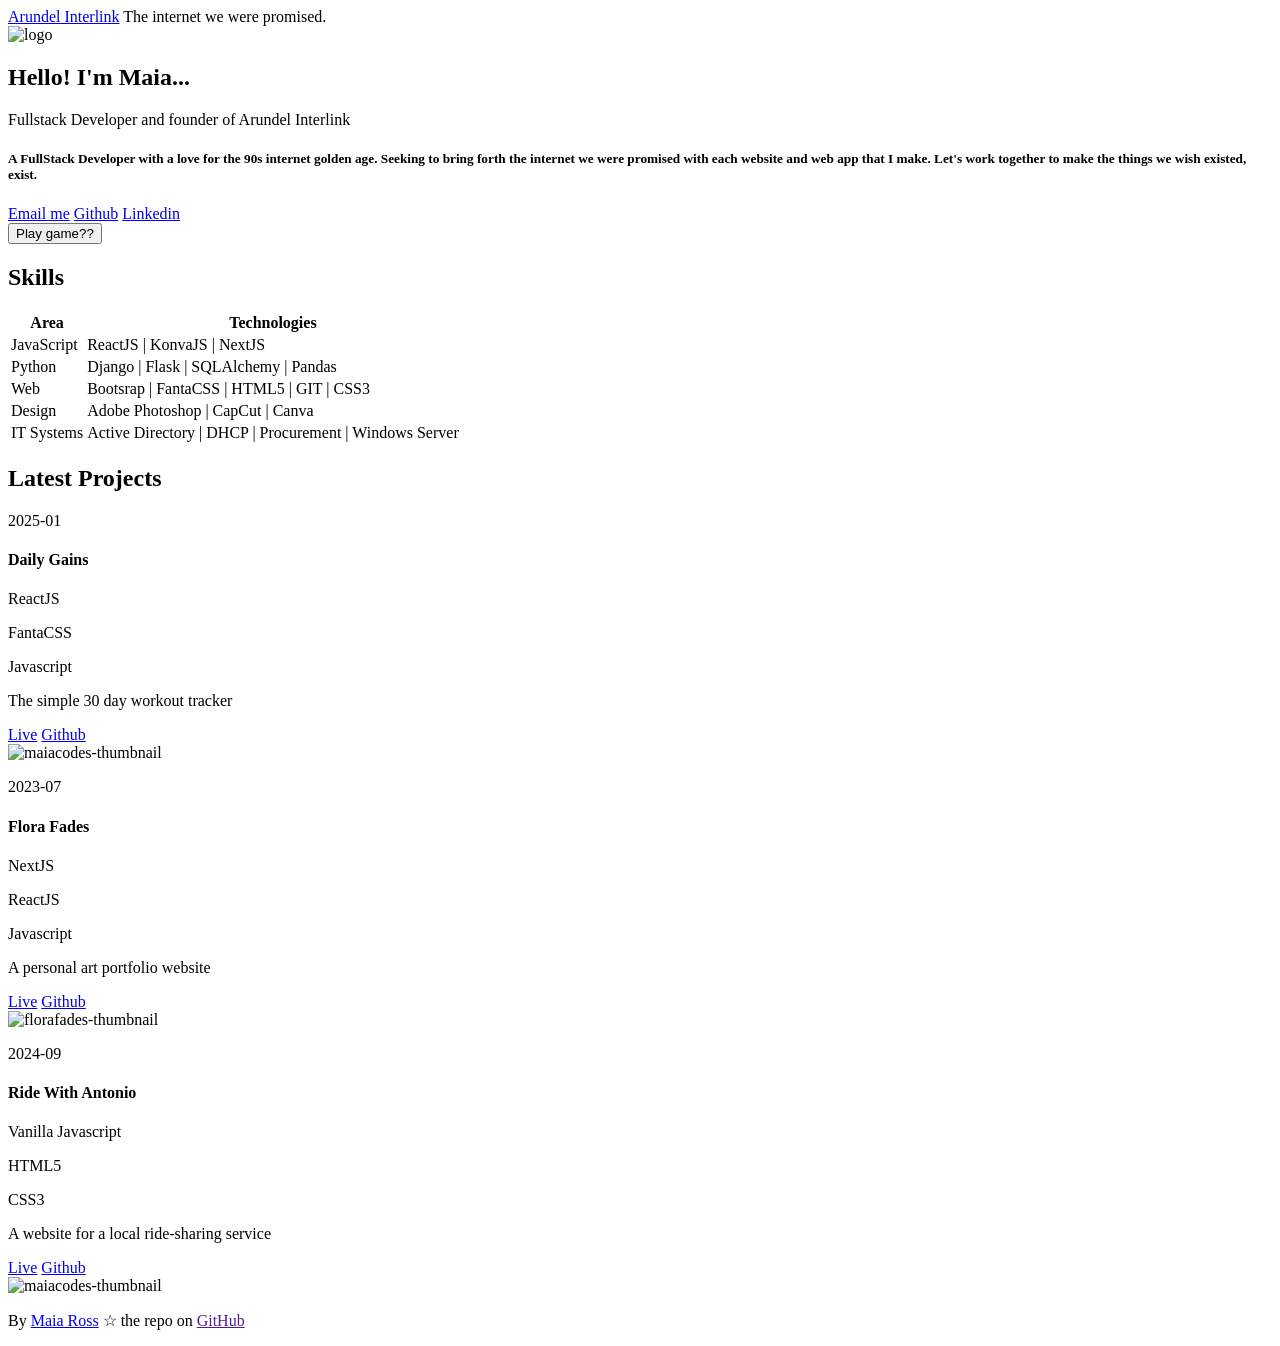
==== index.html @ d69b7efd "good good" ====
<!DOCTYPE html>
<html lang="en">

<head>
    <meta charset="UTF-8">
    <meta name="viewport" content="width=device-width, initial-scale=1.0">
    <title>Arundel Interlink</title>
    <link rel="stylesheet" href="styles.css" />
    <link rel="stylesheet" href="fanta.css" />
    <link rel="stylesheet" href="https://cdnjs.cloudflare.com/ajax/libs/font-awesome/7.0.1/css/all.min.css"
        integrity="sha512-2SwdPD6INVrV/lHTZbO2nodKhrnDdJK9/kg2XD1r9uGqPo1cUbujc+IYdlYdEErWNu69gVcYgdxlmVmzTWnetw=="
        crossorigin="anonymous" referrerpolicy="no-referrer" />
</head>

<body>
    <header>
       
        <a href="index.html">Arundel Interlink</a>
        <a>The internet we were promised.</a>
        <nav>
            <a target="_blank" href="https://github.com/florafades"><i class="fa-brands fa-github"></i></a>
            <a target="_blank" href="https://www.linkedin.com/in/maia-ross-458b6822a/"><i class="fa-brands fa-linkedin"></i></a>
        </nav>
    </header>
    <main>
        <section>
            <div class="intro-header">
  <img src="public\logo.png" class="logo" alt="logo" />
  <div class="intro-text">
    <h1>Hello! I'm Maia...</h1>
    <p>Fullstack Developer and founder of Arundel Interlink</p>
  </div>
</div>
            <h5 class="intro-description">
                A FullStack Developer with a love for the 90s internet golden age. Seeking to bring forth the internet we were promised 
                with each website and web app that I make. Let's work together to make the things we wish existed, exist. </h5>


               
            <div class="links-container">
                <i class="fa-solid link-arrow fa-arrow-right"></i>
                <a target="_blank" href="mailto:masarwer@outlook.com"> Email me</a>
                <a target="_blank" href="https://github.com/florafades">Github</a>
                <a target="_blank" href="https://www.linkedin.com/in/maia-ross-458b6822a/">Linkedin</a>
            </div>
            <div id="play-game">
                <button onclick="playGame()">
                    Play game??
                </button>
            </div>
            <!-- class is global attrib. can be applied to any element -->
            <div style="display: none;" class="color-div">
                <h4>Pick a color</h4>
                <p style="display: none;">Nice!</p>
                <!-- <input type="color"> invokes the color picker -->
                <!-- <input id="color-picker"> is set to "get" this element later in js using .getElementById() -->
                <!-- the Id attribute is specifically designed to make an element easy to "grab" -->
                <input type="color" 
                    id="color-picker" 
                    onchange="changeColor()" 
                    value="#0084ff" />
                <button onclick="resetColor()" style="display: none;">Reset</button>
            </div>
        </section>
        <section>
            <h2>
                Skills
            </h2>
            <table>
                <thead>
                    <tr>
                        <th>Area</th>
                        <th>Technologies</th>
                    </tr>
                </thead>
                <tbody>
                    <tr>
                        <td>JavaScript</td>
                        <td>ReactJS | KonvaJS | NextJS</td>
                    </tr>
                    <tr>
                        <td>Python</td>
                        <td>
                            Django | Flask | SQLAlchemy | Pandas
                        </td>
                    </tr>
                    <tr>
                        <td>Web</td>
                        <td>
                            Bootsrap | FantaCSS | HTML5 | GIT | CSS3 
                        </td>
                    </tr>
                    <tr>
                        <td>Design</td>
                        <td>
                            Adobe Photoshop | CapCut | Canva
                        </td>
                    </tr>
                    <tr>
                        <td>IT Systems</td>
                        <td>
                            Active Directory | DHCP | Procurement | Windows Server
                        </td>
                    </tr>
                </tbody>
            </table>
        </section>
        <section>
            <h2>Latest Projects</h2>
            <div class="cards-grid">


                <div class="project-card">
                    <div>
                        <p>2025-01</p>
                        <h4>Daily Gains</h4>
                        <div class="tech-list">
                            <div class="card-button-secondary">
                                <p>ReactJS</p>
                            </div>
                            <div class="card-button-secondary">
                                <p>FantaCSS</p>
                            </div>
                            <div class="card-button-secondary">
                                <p>Javascript</p>
                            </div>
                        </div>
                        <p>The simple 30 day workout tracker</p>
                        <div class="project-links">
                            <a target="_blank" href="https://daily-gains.netlify.app/">Live</a>
                            <a target="_blank" href="https://github.com/florafades/2_daily_gains">Github</a>
                        </div>
                    </div>
                    <div class="img-div">
                        <img class="big-img" src="public\daily-gains.png" alt="maiacodes-thumbnail" />
                    </div>
                </div>


                <div class="project-card">
                    <div>
                        <p>2023-07</p>
                        <h4>Flora Fades</h4>
                        <div class="tech-list">
                            <div class="card-button-secondary">
                                <p>NextJS</p>
                            </div>
                            <div class="card-button-secondary">
                                <p>ReactJS</p>
                            </div>
                            <div class="card-button-secondary">
                                <p>Javascript</p>
                            </div>
                        </div>
                        <p>A personal art portfolio website</p>
                        <div class="project-links">
                            <a target="_blank" href="https://florafades.com/">Live</a>
                            <a target="_blank" href="https://github.com/florafades/florafades.github.io">Github</a>
                        </div>
                    </div>
                    <div class="img-div">
                        <img class="big-img" src="public\flora-fades.png" alt="florafades-thumbnail" />
                    </div>
                </div>


                <div class="project-card">
                    <div>
                        <p>2024-09</p>
                        <h4>Ride With Antonio</h4>
                        <div class="tech-list">
                            <div class="card-button-secondary">
                                <p>Vanilla Javascript</p>
                            </div>
                            <div class="card-button-secondary">
                                <p>HTML5</p>
                            </div>
                            <div class="card-button-secondary">
                                <p>CSS3</p>
                            </div>
                        </div>
                        <p>A website for a local ride-sharing service</p>
                        <div class="project-links">
                            <a target="_blank" href="https://ridewithantonio.com/">Live</a>
                            <a target="_blank" href="https://github.com/florafades/taxigodsblessing.github.io">Github</a>
                        </div>
                    </div>
                    <div class="img-div">
                        <img class="big-img" src="public\ride-with-antonio.png" alt="maiacodes-thumbnail" />
                    </div>
                </div>


            </div>
        </section>
    </main>
    <footer>
        <p>By <a target="_blank" href="https://www.maiacodes.com">Maia Ross</a> ☆ the repo on <a target="_blank" href="">GitHub</a>  </p>
    </footer>
    <script>
        // color switching game interactivity

        //1. select all html elements to later manipulate
        const body = document.querySelector('body')
        //document var automatically set to the html page currently open
        const colorInput = document.getElementById('color-picker')
        //document objects and its methods are generated by the Wep API of the browser
        //eg chromium uses Blink API, Firfox uses Gecko DOM
        const colorDiv = document.querySelector('.color-div')
        const hiddenText = document.querySelector('.color-div p')
        const resetBtn = document.querySelector('.color-div button')
        const playBtn = document.getElementById('play-game')

        //2. create functions
        function playGame() {
            //enables game play , shows selector color
            colorDiv.style.display = "block"
            playBtn.style.display = "none"
        };

        function changeColor() {
            //get hex input, set to background
            const selectedColor = colorInput.value 
            body.style.background = selectedColor
            resetBtn.style.display = "block"
            hiddenText.style.display = "block"
            colorInput.style.display = "none"
        };

        function resetColor() {
            // change later to tiled bg****
            body.style.background = 'white'
            colorDiv.style.display = "block"
            playBtn.style.display = 'block'

            colorInput.style.display = "inline-block";

            hiddenText.style.display = "none"
            resetBtn.style.display = 'none'
            colorDiv.style.display = 'none'
        };

        //3. assign the functions to the buttons; 
        //adding function call to the elements themselves above
    </script>
</body>

</html>
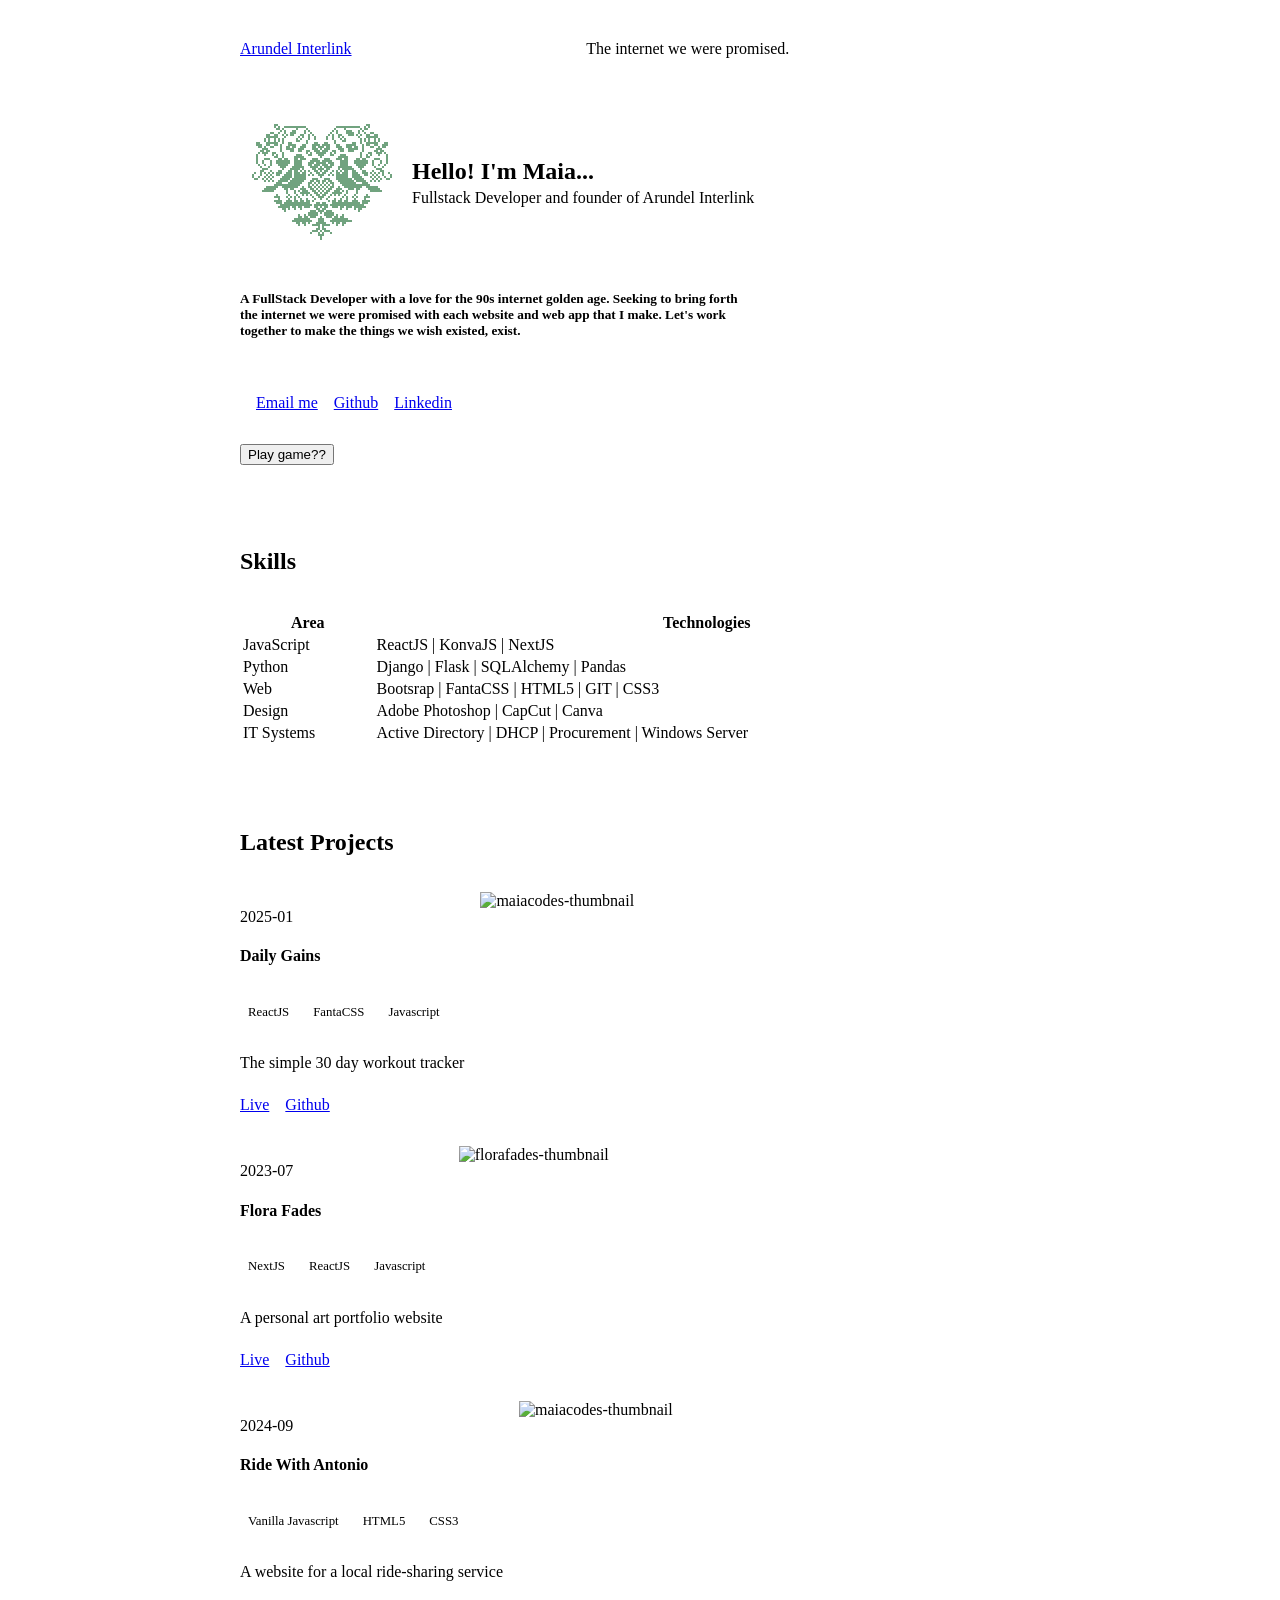
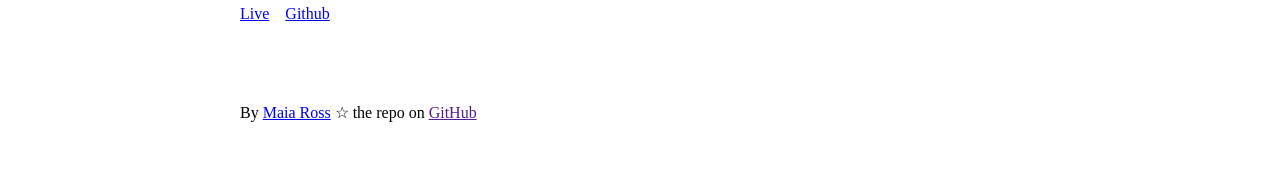
==== commit 2a3ad2c0: "pixel art added pixel art" ====
--- a/index.html
+++ b/index.html
@@ -25,7 +25,7 @@
     <main>
         <section>
             <div class="intro-header">
-  <img src="public\logo.png" class="logo" alt="logo" />
+  <img src="public\love-birds-4px.png" class="logo" alt="logo" />
   <div class="intro-text">
     <h1>Hello! I'm Maia...</h1>
     <p>Fullstack Developer and founder of Arundel Interlink</p>
--- a/styles.css
+++ b/styles.css
@@ -0,0 +1,149 @@
+/* targets the tag itself */
+body {
+    min-height: 100vh;
+    display: flex;
+    flex-direction: column;
+}
+
+header, 
+main, 
+footer {
+    max-width: 800px;
+    width: 100%;
+    margin: 0 auto;
+    padding: 2rem;
+}
+
+header{
+    display: flex;
+    align-items: center;
+    justify-content: space-between;
+    gap: 1rem;
+}
+
+nav {
+    display: flex;
+    align-items: center;
+    gap: 1rem;
+}
+
+nav i {
+    font-size: 1.3rem;
+}
+
+main,
+section {
+    display: flex;
+    flex-direction: column;
+}
+
+main {
+    gap: 4rem;
+}
+
+section {
+    gap: 1rem;
+}
+
+.intro-header {
+  display: flex;
+  flex-direction: row;
+  align-items: center;
+  gap: 12px;
+  padding-bottom: 0.7rem;
+}
+
+.intro-header .logo {
+  flex-shrink: 0;
+}
+
+.intro-text {
+  display: flex;
+  flex-direction: column;
+}
+
+.intro-text h1,
+.intro-text p {
+  margin: 0;
+}
+/* targets any tag of a particular class */
+.intro-header p {
+    padding-top: 0.25rem;
+}
+
+/* period in front o class name */
+.intro-description {
+    max-width: 500px;
+}
+
+.links-container {
+    display: flex;
+    align-items: center;
+    gap: 1rem;
+    padding: 1rem 0;
+}
+
+.link-arrow {
+    color: var(--color-link);
+    transform: rotate(-45deg);
+}
+
+.color-div {
+    display: flex;
+    flex-direction: column;
+    gap: 0.5rem;
+}
+
+/* latest projects section */
+
+.cards-grid {
+    display: flex;
+    flex-direction: column;
+    gap: 2rem;
+}
+
+.project-card {
+    display: flex;
+    flex-direction: column;
+    gap: 1rem;
+}
+
+.project-links{
+    display: flex;
+    align-items: center;
+    gap:1rem;
+    padding-top: 0.5rem;
+}
+
+.tech-list {
+    display: flex;
+    align-items: center;
+    gap: 0.5rem;
+    flex-wrap: wrap;
+    padding: 0.25rem 0;
+}
+
+.tech-list div {
+    padding: 0.1rem 0.5rem;
+    border-radius: var(--border-radius-small);
+}
+
+.tech-list p {
+    font-size: 0.8rem;
+}
+
+.logo {
+    height: auto;
+}
+
+/* media queries mobile v desktop */
+
+@media (min-width: 640px) {
+    .project-card {
+        flex-direction: row;
+    }
+
+    .project-card .img-div {
+        max-width: 30%;
+    }
+}
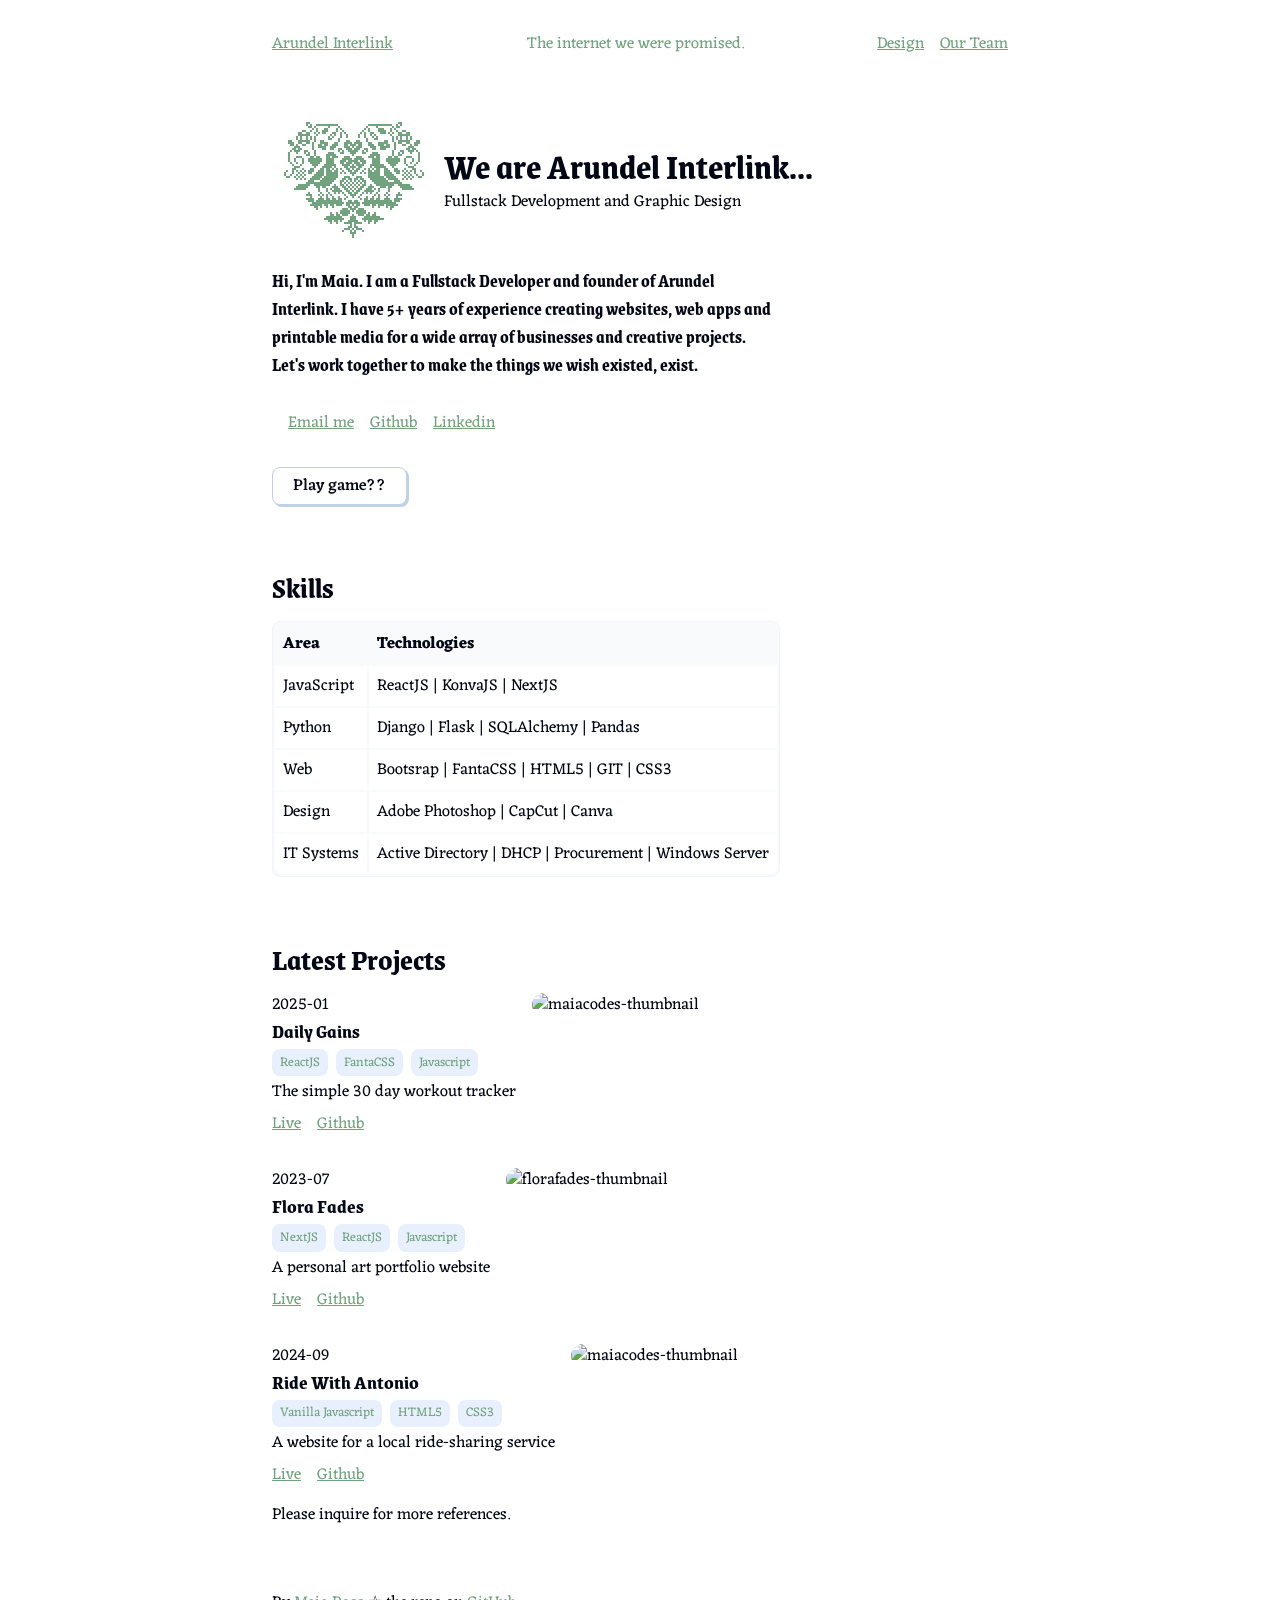
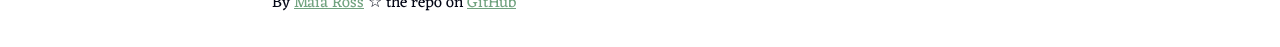
==== commit a2871ea1: "deisgn.html created design page and added 1 entry" ====
--- a/index.html
+++ b/index.html
@@ -18,8 +18,10 @@
         <a href="index.html">Arundel Interlink</a>
         <a>The internet we were promised.</a>
         <nav>
-            <a target="_blank" href="https://github.com/florafades"><i class="fa-brands fa-github"></i></a>
-            <a target="_blank" href="https://www.linkedin.com/in/maia-ross-458b6822a/"><i class="fa-brands fa-linkedin"></i></a>
+            <!-- <a target="_blank" href="https://github.com/florafades"><i class="fa-brands fa-github"></i></a>
+            <a target="_blank" href="https://www.linkedin.com/in/maia-ross-458b6822a/"><i class="fa-brands fa-linkedin"></i></a> -->
+            <a href="design.html" href="_blank">Design</a>
+            <a href="team.html" href="_blank">Our Team</a>
         </nav>
     </header>
     <main>
@@ -27,13 +29,14 @@
             <div class="intro-header">
   <img src="public\love-birds-4px.png" class="logo" alt="logo" />
   <div class="intro-text">
-    <h1>Hello! I'm Maia...</h1>
-    <p>Fullstack Developer and founder of Arundel Interlink</p>
+    <h1>We are Arundel Interlink...</h1>
+    <p>Fullstack Development and Graphic Design</p>
   </div>
 </div>
             <h5 class="intro-description">
-                A FullStack Developer with a love for the 90s internet golden age. Seeking to bring forth the internet we were promised 
-                with each website and web app that I make. Let's work together to make the things we wish existed, exist. </h5>
+                Hi, I'm Maia. I am a Fullstack Developer and founder of Arundel Interlink. I have
+            5+ years of experience creating websites, web apps and printable media for a wide array of businesses
+        and creative projects. Let's work together to make the things we wish existed, exist.</h5>
 
 
                
@@ -192,6 +195,9 @@
 
 
             </div>
+            <section>
+            <p>Please inquire for more references.</p>
+            </section>
         </section>
     </main>
     <footer>
--- a/styles.css
+++ b/styles.css
@@ -146,4 +146,27 @@
     .project-card .img-div {
         max-width: 30%;
     }
+}
+
+/* deisgns */
+
+.design-grid {
+  display: grid;
+  grid-template-columns: 1fr 1fr;
+  gap: 2rem;
+  align-items: start;
+  margin-bottom: 3rem;
+}
+
+.design-image img {
+  width: 100%;
+  height: auto;
+  display: block;
+  border-radius: 8px;
+}
+
+@media (max-width: 640px) {
+  .design-grid {
+    grid-template-columns: 1fr;
+  }
 }
--- a/fanta.css
+++ b/fanta.css
@@ -0,0 +1,724 @@
+/**
+* Fanta.css (Fantasy + CSS)
+* Version 0.1.0
+* https://github.com/jamezmca/fantacss
+*
+* Sections
+* 1. Content sectioning
+* 2. Text content
+* 3. Inline text semantics
+* 4. Image and multimedia
+* 5. Tables
+* 6. Forms
+* 7. Interactive elements
+*
+*/
+
+@import url('https://fonts.googleapis.com/css2?family=Eczar:wght@400..800&family=Grenze:ital,wght@0,100;0,200;0,300;0,400;0,500;0,600;0,700;0,800;0,900;1,100;1,200;1,300;1,400;1,500;1,600;1,700;1,800;1,900&display=swap');
+
+:root {
+    --background-primary: white;
+    --background-secondary: '';
+    --background-tertiary: #dbeafe;
+    --background-accent: '';
+    --background-compliment: '';
+    --background-gradient: '';
+    --background-muted: #f8fafc;
+
+    --color-primary: #030615;
+    --color-secondary: '';
+    --color-tertiary: '';
+    --color-accent: '';
+    --color-compliment: '';
+    --color-gradient: '';
+    --color-muted: ;
+    --color-link: #71a37f;
+    --color-link-transparent: rgba(37, 99, 235, 0.1);
+
+    --color-success: '';
+    --color-warning: '';
+    --color-error: '';
+    --color-info: '';
+    --color-highlight: #fef9c3;
+
+    --gradient-start: #9580ff;
+    --gradient-end: #80ffea;
+
+    --border-primary: #f1f5f9;
+    --border-secondary: #bed1e7;
+    --border-highlight: #64748b;
+    --border-tertiary: '';
+
+    --shadow-dark: '';
+    --shadow-light: '';
+    --shadow-text: '';
+
+    --padding-small: 1rem;
+    --padding-large: 2rem;
+
+    --border-radius-small: 0.5rem;
+    --border-radius-large: 0.75rem;
+    --highlight-border-radius: 0.5rem;
+
+    --text-selection: '';
+}
+
+/* @media (prefers-color-scheme: dark) {
+    :root {
+        --background-primary: #05070f;
+        --background-secondary: #0e101e;
+        --background-tertiary: #121424;
+        --background-accent: '';
+        --background-compliment: '';
+        --background-gradient: '';
+        --background-muted: #1a1e32;
+
+        --color-primary: white;
+        --color-secondary: '';
+        --color-tertiary: '';
+        --color-accent: '';
+        --color-compliment: '';
+        --color-gradient: '';
+        --color-muted: ;
+        --color-link: #60a5fa;
+        --color-link-transparent: rgba(37, 99, 235, 0.1);
+
+        --color-success: '';
+        --color-warning: '';
+        --color-error: '';
+        --color-info: '';
+        --color-highlight: #fef9c3;
+
+        --gradient-start: #9580ff;
+        --gradient-end: #80ffea;
+
+        --border-primary: #29325b;
+        --border-secondary: #323c71;
+        --border-highlight: #4649af;
+        --border-tertiary: '';
+
+        --shadow-dark: '';
+        --shadow-light: '';
+        --shadow-text: '';
+
+        --padding-small: 1rem;
+        --padding-large: 2rem;
+
+        --border-radius-small: 0.5rem;
+        --border-radius-large: 0.75rem;
+        --highlight-border-radius: 0.5rem;
+
+        --text-selection: '';
+    }
+} */
+
+* {
+    margin: 0;
+    padding: 0;
+    box-sizing: border-box;
+    font-family: "Eczar", serif;
+}
+
+body {
+    background-color: var(--background-primary);
+    color: var(--color-primary);
+    font-size: 0.875rem;
+    line-height: 1.6rem;
+    position: relative;
+}
+
+body::before {
+    content: '';
+    position: fixed;
+    inset: 0;
+    background-image: url('./public/bg/gryl054.jpg');
+    background-repeat: repeat;
+    opacity: 0.8;
+    z-index: 0;
+}
+
+body > * {
+    position: relative;
+    z-index: 1;
+}
+
+/* Special */
+.text-gradient {
+    -webkit-text-fill-color: transparent;
+    -webkit-background-clip: text;
+    background-image: linear-gradient(135deg, var(--gradient-start) 0, var(--gradient-end) 100%);
+    background-size: 100%;
+    -webkit-box-decoration-break: clone;
+}
+
+
+/* Typography */
+h1,
+h2,
+h3,
+h4,
+h5,
+h6,
+button {
+    font-family: "Grenze", serif;
+    width: fit-content;
+}
+
+h1 {
+    font-size: 1.875rem;
+    line-height: 2.25rem;
+}
+
+h2 {
+    font-size: 1.5rem;
+    line-height: 2rem;
+}
+
+h3 {
+    font-size: 1.25rem;
+    line-height: 1.75rem;
+}
+
+h4 {
+    font-size: 1.125rem;
+    line-height: 1.75rem;
+}
+
+h5 {
+    font-size: 1rem;
+    line-height: 1.5rem;
+}
+
+h6 {
+    font-size: 0.875rem;
+    line-height: 1.25rem;
+}
+
+p {
+    display: block;
+    width: fit-content;
+}
+
+span {
+    font-weight: inherit;
+    font-size: inherit;
+    line-height: inherit;
+}
+
+/* Content Sectioning */
+
+/* main {}
+
+header {}
+
+footer {}
+
+nav {}
+
+section {} */
+
+address {
+    font-style: normal;
+}
+
+aside {
+    float: right;
+    width: 40%;
+    padding: 0.75rem;
+    margin: 0.5rem;
+    font-style: italic;
+    color: var(--color-primary);
+    background-color: var(--background-muted);
+    border-radius: var(--border-radius-large);
+}
+
+
+/* Text Content */
+blockquote {
+    position: relative;
+    padding-left: 1.5rem;
+    margin: 0;
+}
+
+blockquote::after {
+    content: "";
+    display: block;
+    position: absolute;
+    left: 0;
+    top: 0;
+    height: 100%;
+    border-left: 7px solid var(--border-primary);
+    border-radius: 6px;
+}
+
+blockquote footer {
+    padding-top: 1rem;
+}
+
+dd {
+    padding-bottom: 11px;
+}
+
+dl {}
+
+dt {
+    font-weight: bold;
+}
+
+figure {}
+
+figcaption {
+    padding-top: 10px;
+    font-size: 0.8rem;
+}
+
+hr {}
+
+
+ul,
+ol {
+    list-style-position: inside;
+    padding-left: 1rem;
+}
+
+li {
+    line-height: 1.6em;
+}
+
+/* Inline Text Elements */
+
+a {
+    color: var(--color-link);
+}
+
+a:active,
+a:focus,
+a:hover {
+    text-decoration: none;
+}
+
+.link-button {
+    border: none;
+    color: var(--color-link);
+    box-shadow: none;
+    padding: 0;
+}
+
+.link-button:hover {
+    box-shadow: none;
+    transform: unset;
+    text-decoration: underline;
+}
+
+mark,
+samp,
+kbd,
+code,
+time {
+    border-radius: var(--highlight-border-radius, 4px);
+    box-decoration-break: clone;
+    -webkit-box-decoration-break: clone;
+}
+
+mark {
+    background-color: var(--color-highlight);
+    padding: 0 4px;
+}
+
+samp {
+    font-weight: bold;
+    padding: 0.5rem 1rem;
+    background-color: var(--background-muted);
+    color: var(--color-primary);
+}
+
+kbd,
+time {
+    padding: 0rem 0.5rem;
+    background-color: var(--background-muted);
+    color: var(--color-primary);
+}
+
+code,
+pre {
+    font-size: 0.9em;
+    padding: 0.2rem 0.5rem;
+    background: var(--background-muted);
+    border: 1px solid var(--border-primary);
+    max-width: fit-content;
+    overflow-x: auto;
+}
+
+pre>code {
+    padding: 10px;
+    border: 0;
+    display: block;
+    overflow-x: auto;
+}
+
+pre {
+    border-radius: var(--border-radius-large);
+}
+
+sup,
+sub {
+    line-height: normal;
+}
+
+/* Image and multimedia */
+audio {
+    width: 100%;
+}
+
+audio,
+img,
+video {
+    border-radius: var(--border-radius-large);
+    max-width: 100%;
+}
+
+img {
+    height: auto;
+}
+
+/* Tables */
+table {
+    width: fit-content;
+    border: 1px solid var(--border-primary);
+    background: var(--background-muted);
+    border-radius: var(--border-radius-small);
+}
+
+table tr:last-child td:first-child {
+    border-bottom-left-radius: 8px;
+}
+
+table tr:last-child td:last-child {
+    border-bottom-right-radius: 8px;
+}
+
+table tr:first-child th:first-child {
+    border-top-left-radius: 8px;
+}
+
+table tr:first-child th:last-child {
+    border-top-right-radius: 8px;
+}
+
+th {
+    background-color: var(--background-muted);
+}
+
+td {
+    background: var(--background-primary);
+}
+
+td,
+th {
+    text-align: left;
+    padding: 8px;
+}
+
+thead {
+    border-collapse: collapse;
+}
+
+tfoot {
+    border-top: 1px solid black;
+}
+
+table tr:hover td,
+tbody tr:nth-child(even):hover td {
+    background-color: var(--background-muted);
+}
+
+/* Form elements */
+input,
+button,
+select,
+optgroup,
+textarea {
+    /* margin: 0; */
+}
+
+button,
+select,
+input[type="submit"],
+input[type="button"],
+input[type="checkbox"],
+input[type="range"],
+input[type="radio"] {
+    cursor: pointer;
+}
+
+button {
+    color: var(--color-primary);
+    background-color: var(--background-primary);
+    width: fit-content;
+    font-family: inherit;
+    font-size: inherit;
+    font-weight: 500;
+    padding: 0.25rem 1.25rem;
+    border: 1.5px solid var(--border-secondary);
+    border-radius: var(--border-radius-small);
+    box-shadow: 2px 2px 0 0 var(--border-secondary);
+    transition-duration: 200ms;
+}
+
+button:hover {
+    box-shadow: 0 0 0 0 var(--border-secondary);
+    transform: translate(2px, 2px);
+}
+
+button[disabled]:hover {
+    box-shadow: 2px 2px 0 0 var(--border-secondary);
+    transform: translate(0, 0);
+}
+
+button:disabled,
+button[disabled] {
+    border: 1.5px solid var(--border-secondary);
+    cursor: initial;
+    opacity: 0.55;
+}
+
+label {
+    display: block;
+    max-width: fit-content;
+    font-weight: 500;
+}
+
+input,
+textarea,
+select {
+    font-size: 1em;
+    background-color: var(--background-muted);
+    border: 1px solid var(--border-secondary);
+    color: var(--color-primary);
+    padding: 0.5rem 0.75rem;
+    border-radius: var(--border-radius-small);
+    width: 100%;
+    /* max-width: fit-content; */
+    outline: none;
+    appearance: none;
+}
+
+input:disabled {
+    cursor: not-allowed;
+    opacity: 0.6;
+}
+
+input[type="number"].buttonless {
+    appearance: textfield;
+    -moz-appearance: textfield;
+}
+
+input[type="number"].buttonless::-webkit-inner-spin-button {
+    display: none;
+    appearance: none;
+}
+
+input[type="number"].buttonless::-webkit-outer-spin-button {
+    -webkit-appearance: none;
+    margin: 0;
+}
+
+input[type="checkbox"],
+input[type="radio"] {
+    padding: 0.5rem;
+    width: fit-content;
+    vertical-align: middle;
+    position: relative;
+    margin: 0.5rem 0.25rem 0.5rem 0.5rem;
+    /* margin-right: 0.33em;
+    margin-top: 0.31em; */
+}
+
+input[type="checkbox"] {
+    border-radius: 7px;
+    margin-left: 0;
+}
+
+input[type="radio"] {
+    border-radius: 100%;
+}
+
+input[type="checkbox"]:checked,
+input[type="radio"]:checked {
+    background: var(--border-secondary);
+}
+
+input[type="range"] {
+    vertical-align: middle;
+    padding: 0;
+}
+
+input[type="color"] {
+    appearance: none;
+    border: none;
+    outline-style: none;
+    padding: initial;
+    max-width: initial;
+    height: 2rem;
+    width: 3rem;
+}
+
+select:is([multiple]) {
+    background: none;
+    height: fit-content;
+}
+
+fieldset:focus-within,
+input:focus-within,
+textarea:focus-within,
+select:focus-within {
+    border-color: var(--border-highlight);
+}
+
+fieldset:hover,
+input:hover,
+textarea:hover,
+select:hover {
+    border-color: var(--border-highlight);
+}
+
+progress {
+    appearance: none;
+    height: 1rem;
+    margin: 0.75rem 0;
+}
+
+progress::-webkit-progress-bar {
+    background: var(--background-main);
+    border: 1px solid var(--border-primary);
+    border-radius: var(--highlight-border-radius);
+}
+
+progress::-webkit-progress-value {
+    background-color: var(--color-link);
+    border-radius: var(--border-radius-small);
+}
+
+progress::-moz-progress-bar {
+    background-color: var(--color-link);
+    border-radius: var(--border-radius-small);
+}
+
+fieldset {
+    border: 1px solid var(--border-primary);
+    border-radius: var(--border-radius-small);
+    margin: 0;
+    margin-bottom: 6px;
+    padding: 1rem;
+    max-width: fit-content;
+}
+
+/* Interactive elements */
+details {
+    border: 1px solid var(--border-primary);
+    border-radius: var(--border-radius-small);
+    padding: 0.5rem 0.75rem;
+}
+
+summary {
+    font-weight: bold;
+}
+
+details[open] summary {
+    border-bottom: 1px solid var(--border-primary);
+    margin-bottom: 0.5rem;
+}
+
+.card,
+.card-button {
+    background-color: var(--background-muted);
+    color: var(--color-primary);
+    padding: 1rem;
+    border-radius: 0.5rem;
+}
+
+.card {
+    border: 1px solid var(--color-link-transparent);
+}
+
+.card-button {
+    border: 1px solid var(--border-secondary);
+}
+
+.card-button {
+    box-shadow: none;
+}
+
+.card-button:hover {
+    transform: translate(0);
+    box-shadow: none;
+    border-color: var(--border-highlight);
+}
+
+.card-button-primary,
+.card-button-secondary {
+    border: none !important;
+    box-shadow: none !important;
+}
+
+.card-button-primary {
+    color: var(--background-primary);
+    background: var(--color-link);
+}
+
+.card-button-secondary {
+    color: var(--color-link);
+    background: var(--color-link-transparent);
+}
+
+.card-button-primary:hover,
+.card-button-secondary:hover {
+    transform: none;
+    opacity: 0.6;
+}
+
+
+@media (min-width: 640px) {
+    body {
+        font-size: 1rem;
+        line-height: 1.5rem;
+    }
+
+    h1 {
+        font-size: 2.25rem;
+        line-height: 2.5rem;
+    }
+
+    h2 {
+        font-size: 1.875rem;
+        line-height: 2.25rem;
+    }
+
+    h3 {
+        font-size: 1.5rem;
+        line-height: 2rem;
+    }
+
+    h4 {
+        font-size: 1.25rem;
+        line-height: 1.75rem;
+    }
+
+    h5 {
+        font-size: 1.125rem;
+        line-height: 1.75rem;
+    }
+
+    h6 {
+        font-size: 1rem;
+        line-height: 1.5rem;
+    }
+
+    button {
+        width: fit-content;
+    }
+
+    input {
+        max-width: 600px;
+    }
+}
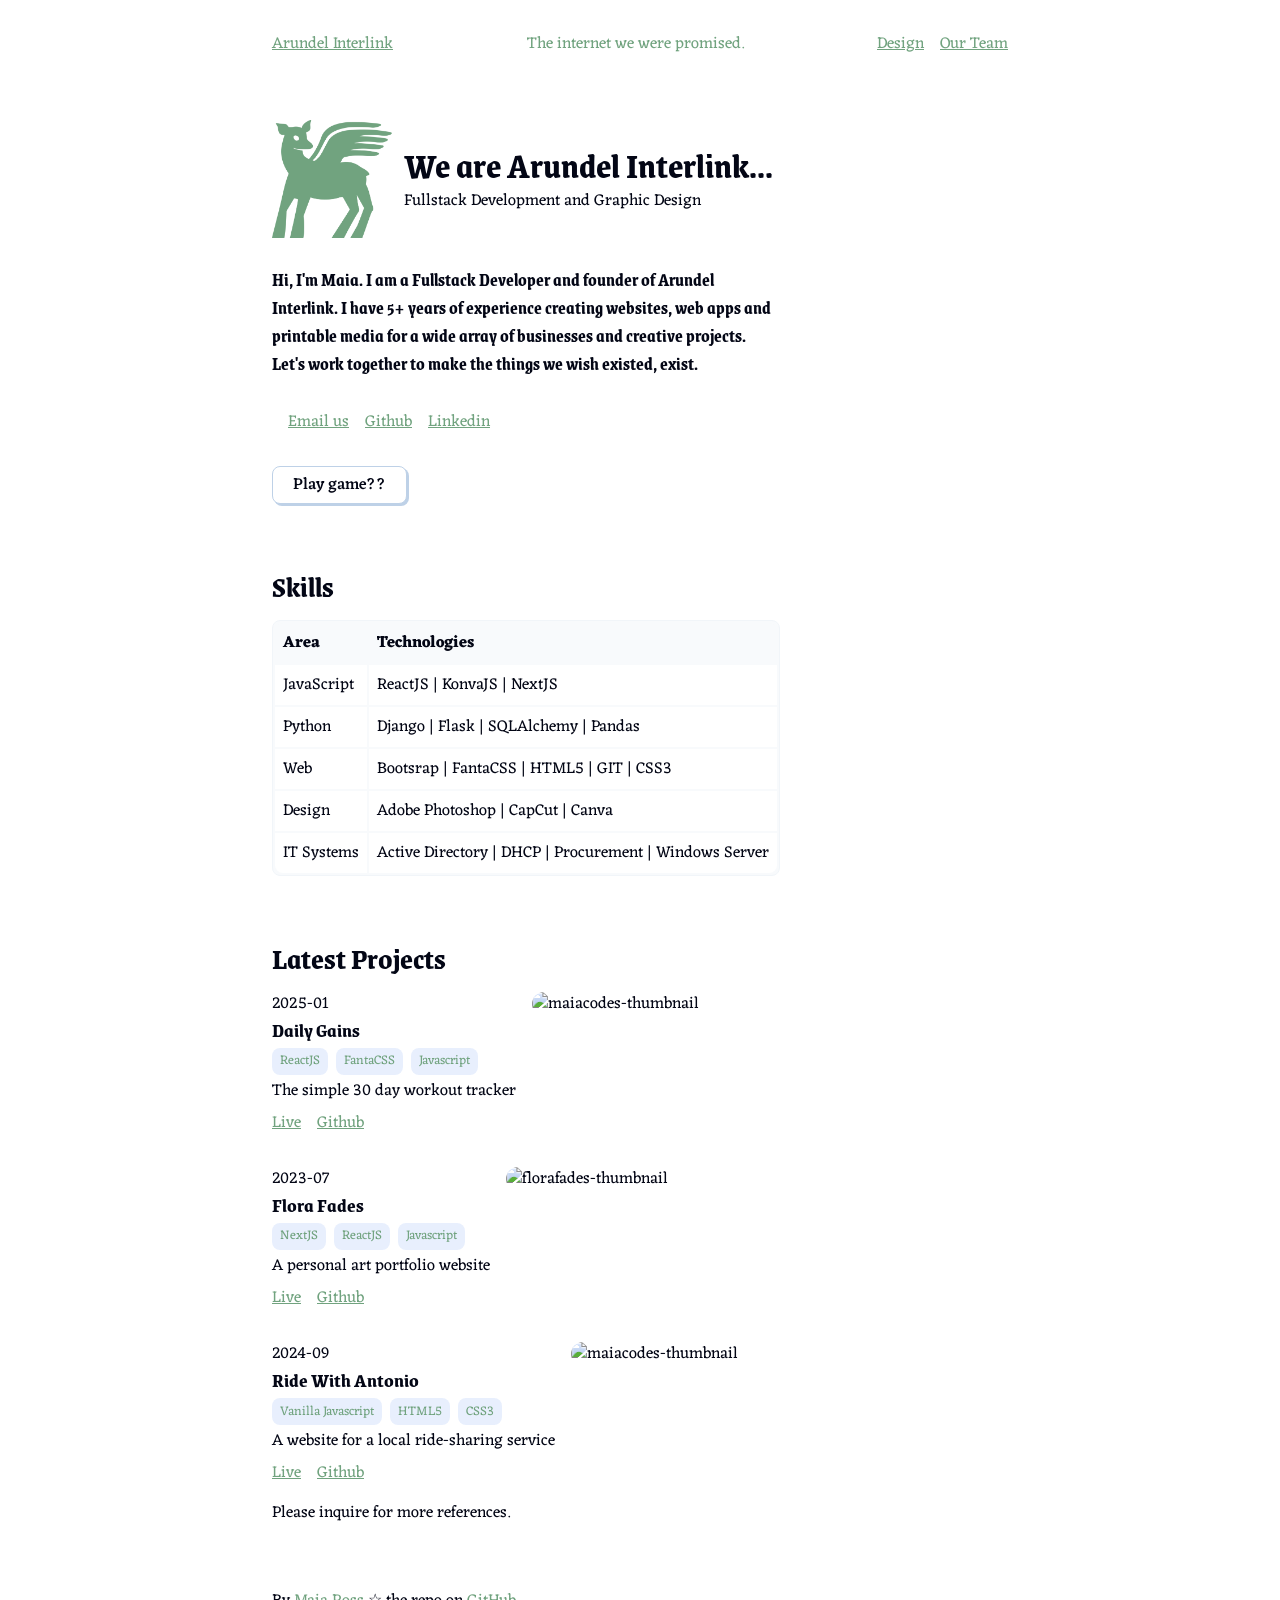
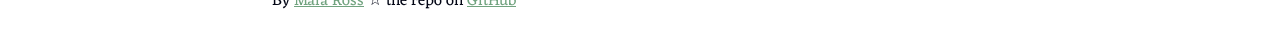
==== commit 1bccd5ed: "logo update logo update" ====
--- a/index.html
+++ b/index.html
@@ -5,6 +5,7 @@
     <meta charset="UTF-8">
     <meta name="viewport" content="width=device-width, initial-scale=1.0">
     <title>Arundel Interlink</title>
+    <link rel="icon" type="image/x-icon" href="public\angel-fawn-3.png">
     <link rel="stylesheet" href="styles.css" />
     <link rel="stylesheet" href="fanta.css" />
     <link rel="stylesheet" href="https://cdnjs.cloudflare.com/ajax/libs/font-awesome/7.0.1/css/all.min.css"
@@ -27,7 +28,7 @@
     <main>
         <section>
             <div class="intro-header">
-  <img src="public\love-birds-4px.png" class="logo" alt="logo" />
+  <img src="public\angel-fawn-3.png" class="logo-img" alt="logo" />
   <div class="intro-text">
     <h1>We are Arundel Interlink...</h1>
     <p>Fullstack Development and Graphic Design</p>
@@ -42,7 +43,7 @@
                
             <div class="links-container">
                 <i class="fa-solid link-arrow fa-arrow-right"></i>
-                <a target="_blank" href="mailto:masarwer@outlook.com"> Email me</a>
+                <a target="_blank" href="mailto:masarwer@outlook.com"> Email us</a>
                 <a target="_blank" href="https://github.com/florafades">Github</a>
                 <a target="_blank" href="https://www.linkedin.com/in/maia-ross-458b6822a/">Linkedin</a>
             </div>
@@ -201,7 +202,7 @@
         </section>
     </main>
     <footer>
-        <p>By <a target="_blank" href="https://www.maiacodes.com">Maia Ross</a> ☆ the repo on <a target="_blank" href="">GitHub</a>  </p>
+        <p>By <a target="_blank" href="https://www.linkedin.com/in/maia-ross-458b6822a">Maia Ross</a> ☆ the repo on <a target="_blank" href="https://github.com/florafades/arundelinterlink">GitHub</a>  </p>
     </footer>
     <script>
         // color switching game interactivity
--- a/styles.css
+++ b/styles.css
@@ -53,8 +53,9 @@
   padding-bottom: 0.7rem;
 }
 
-.intro-header .logo {
+.intro-header .logo-img {
   flex-shrink: 0;
+  
 }
 
 .intro-text {
@@ -132,8 +133,10 @@
     font-size: 0.8rem;
 }
 
-.logo {
+.logo-img {
     height: auto;
+    width: 120px;
+    border-radius: 0;
 }
 
 /* media queries mobile v desktop */
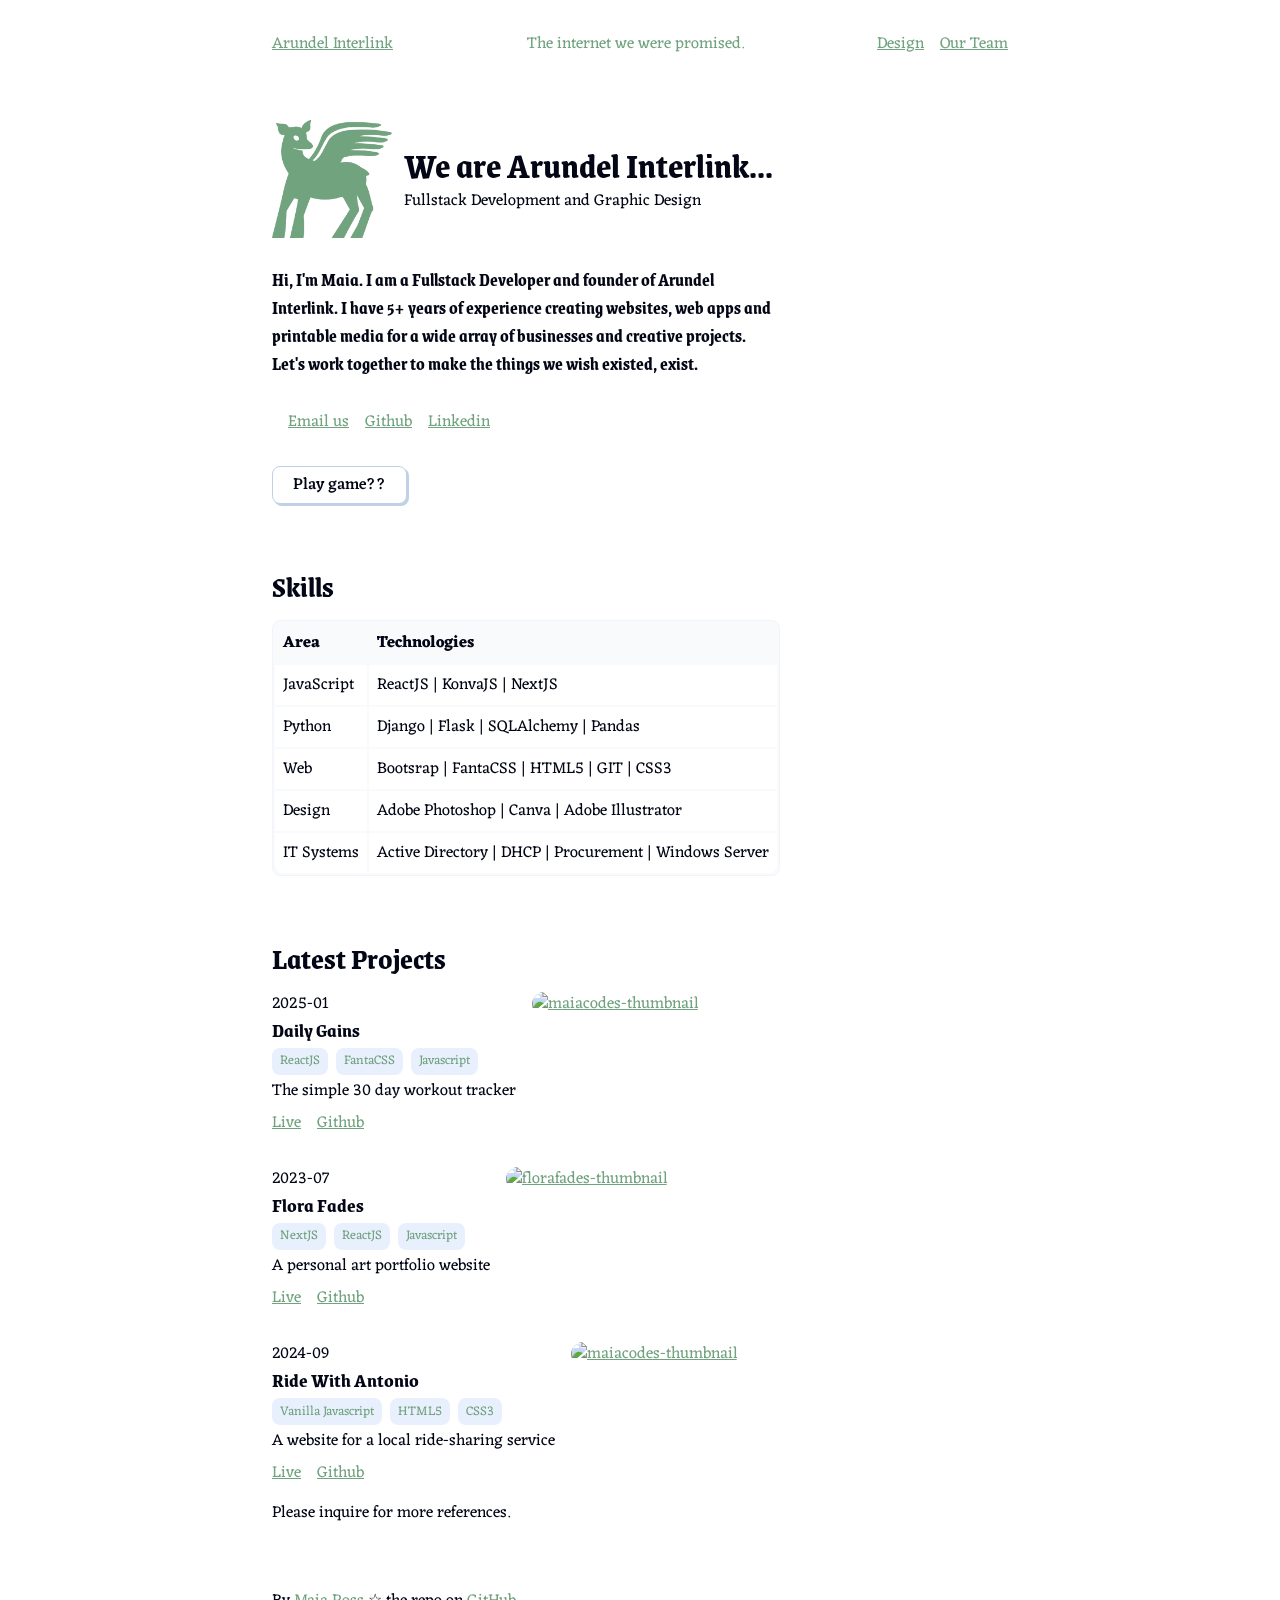
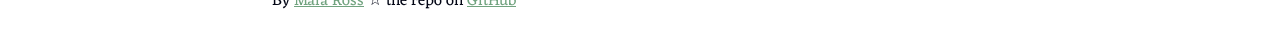
==== commit 136f80a1: "images made images clickable" ====
--- a/index.html
+++ b/index.html
@@ -97,7 +97,7 @@
                     <tr>
                         <td>Design</td>
                         <td>
-                            Adobe Photoshop | CapCut | Canva
+                            Adobe Photoshop | Canva | Adobe Illustrator
                         </td>
                     </tr>
                     <tr>
@@ -136,7 +136,10 @@
                         </div>
                     </div>
                     <div class="img-div">
-                        <img class="big-img" src="public\daily-gains.png" alt="maiacodes-thumbnail" />
+                        <a target="_blank" href="https://daily-gains.netlify.app/">
+                            <img class="big-img" src="public\daily-gains.png" alt="maiacodes-thumbnail" />
+                        </a>
+                        
                     </div>
                 </div>
 
@@ -163,7 +166,9 @@
                         </div>
                     </div>
                     <div class="img-div">
-                        <img class="big-img" src="public\flora-fades.png" alt="florafades-thumbnail" />
+                        <a target="_blank" href="https://florafades.com/">
+                            <img class="big-img" src="public\flora-fades.png" alt="florafades-thumbnail" />
+                        </a>
                     </div>
                 </div>
 
@@ -190,7 +195,10 @@
                         </div>
                     </div>
                     <div class="img-div">
-                        <img class="big-img" src="public\ride-with-antonio.png" alt="maiacodes-thumbnail" />
+                        <a target="_blank" href="https://ridewithantonio.com/">
+                            <img class="big-img" src="public\ride-with-antonio.png" alt="maiacodes-thumbnail" />
+                        </a>
+                        
                     </div>
                 </div>
 
